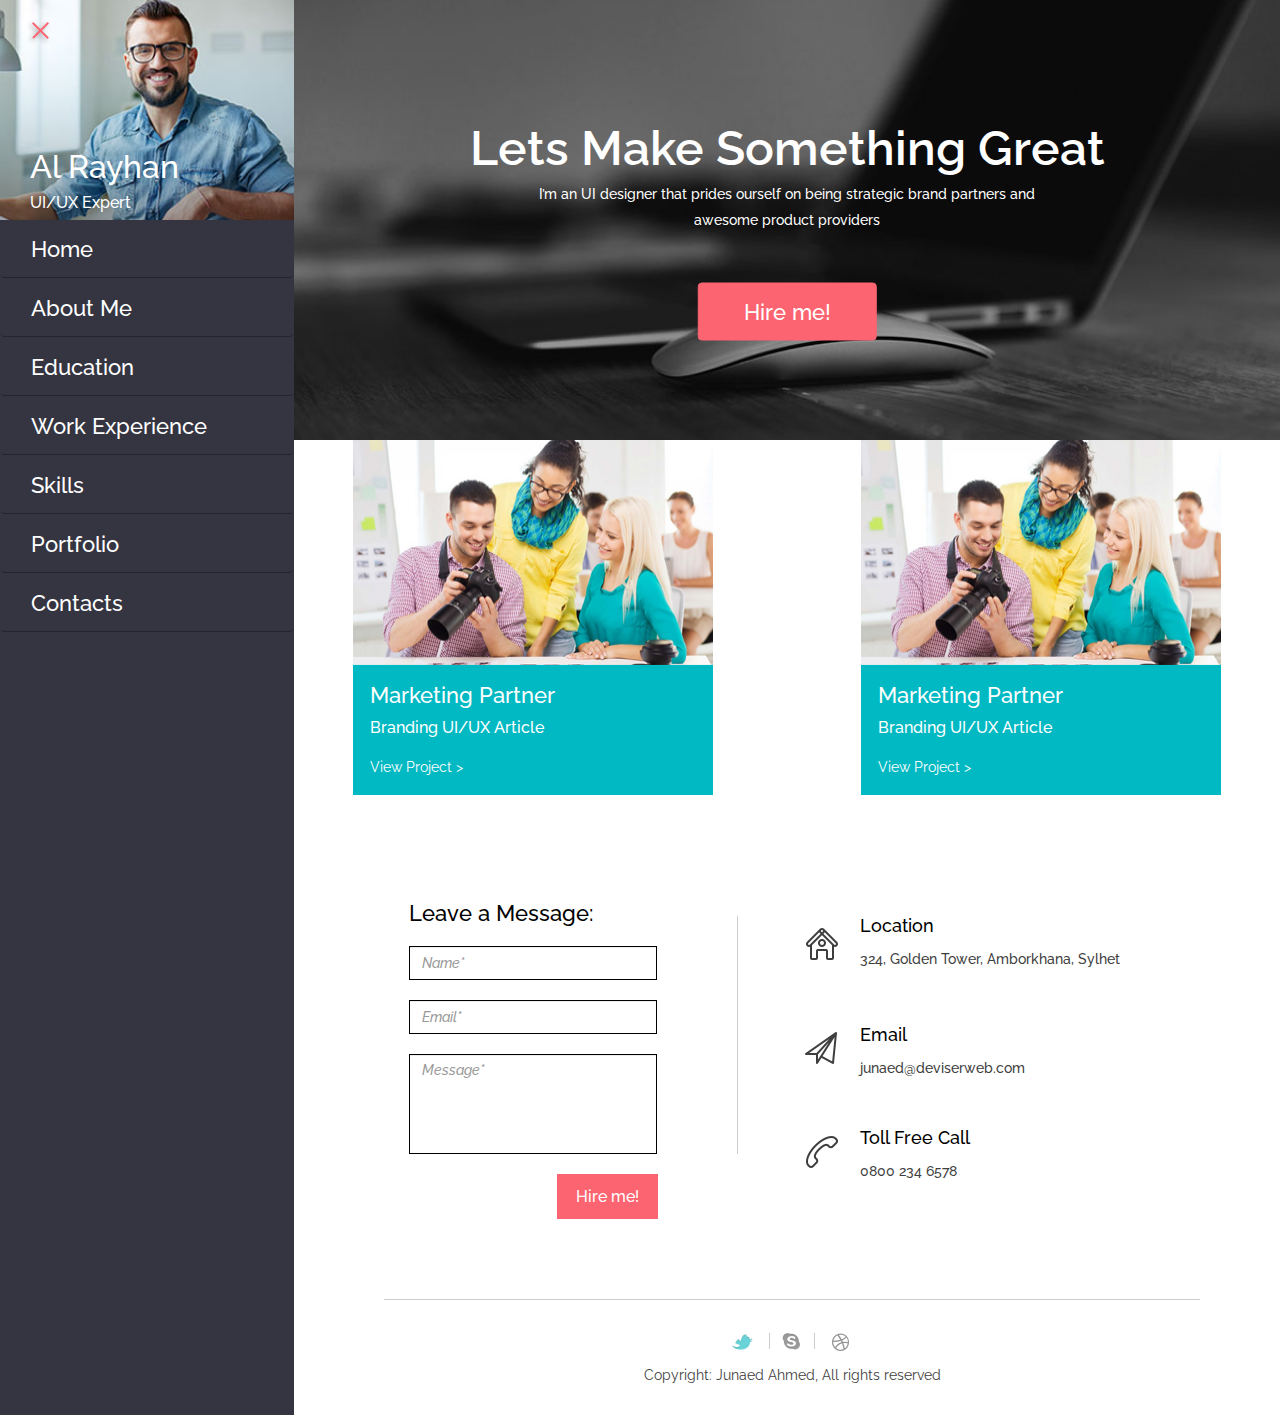
==== portfolio.html @ ef7ca414 "HB" ====
<!doctype html>
<html lang="en">
<head>
    <meta charset="utf-8">
    <meta http-equiv="X-UA-Compatible" content="IE=edge">
    <meta name="viewport" content="width=device-width, initial-scale=1">
    <title>RESUME</title>
    <link rel="stylesheet" href="css/bootstrap.min.css">
    <link rel="stylesheet" href="css/styles.css">
    <link href="https://fonts.googleapis.com/css?family=Raleway:400,500,500i,600&amp;subset=latin-ext" rel="stylesheet">
</head>
<body>
  <div class=" container-fluid ">
    <div class=" row content">  
      <!-- profile   -->
      	<div class="profile">
	        <div id="portrait" alt="Portrait">
	          <a href="#"><img src='images/Close.png' class="btn-close" height="40" width="40" alt="Close"></a>
	          <div>
	            <h2>Al Rayhan</h2>
	            <p>UI/UX Expert</p>
	          </div>
	        </div> 
	        <ul class="nav nav-pills nav-stacked navbar sidenav">
	          <li><a href="#">Home</a></li>
	          <li><a href="#">About Me</a></li>
	          <li><a href="#">Education</a></li>
	          <li><a href="#">Work Experience</a></li>
	          <li><a href="#">Skills</a></li>
	          <li><a href="#">Portfolio</a></li>
	          <li><a href="#">Contacts</a></li>
	        </ul><br>
	    </div>
      
        <div class="main">
	        <div id="header">
	          <div id="content-header" class="text-center">
	            <h1>Lets Make Something Great</h1>
	            <h5>I’m an UI designer that prides ourself on being strategic brand partners and</h5> <h5> awesome product providers</h5>
	            <button class="box">Hire me!</button>
	          </div>
	        </div>
	       	<section class="row">
  		        <div class="col-lg-6 col-md-6">
		          <div class="portfolio-tile">
		            <img width="360" height="225" src="images/portfolio/1.png" alt="">
		            <h3>Marketing Partner</h3>
		            <p>Branding UI/UX Article</p>
		            <a href="single-portfolio.html">View Project ></a>
		          </div>
		        </div>
  		        <div class="col-lg-6 col-md-6">
		          <div class="portfolio-tile">
		            <img width="360" height="225" src="images/portfolio/1.png" alt="">
		            <h3>Marketing Partner</h3>
		            <p>Branding UI/UX Article</p>
		            <a href="single-portfolio.html">View Project ></a>
		          </div>
		        </div>
		    </section>

	      	

        <footer >
        	<div id="message">
	        	<h4>Leave a Message:</h4>
	        	<div>
	        		<input type="text" class="form-control" placeholder="Name*">
		        	<input type="text" class="form-control" placeholder="Email*">
		        	<input type="text" class="form-control" placeholder="Message*">
	        	</div>
				<div><button class="box">Hire me!</button></div>
      		</div>
      		<ul>
      			<li>
      				<img src="images/Home.png">
      				<div>
      					<h4>Location</h4>
      					<p>324, Golden Tower, Amborkhana, Sylhet</p>
      				</div>
      			</li>
      			<li>
      				<img src="images/Mail.png">
      				<div>
      					<h4>Email</h4>
      					<p>junaed@deviserweb.com</p>
      				</div>
      			</li>
      			<li>
      				<img src="images/Phone.png">
      				<div>
      					<h4>Toll Free Call</h4>
      					<p>0800 234 6578</p>
      				</div>
      			</li>
      		</ul>
      		<div>
      			<a href="#"><img src="images/Twitter.png"></a>
      			<a href="#"><img src="images/Skype.png"></a>
      			<a href="#"><img src="images/Dribbble-3.png"></a>
      			<p>Copyright: Junaed Ahmed, All rights reserved</p>
      		</div>
    	</footer>
      </div>
    </div>
  </div
      
  <!-- jQuery (Bootstrap JS plugins depend on it) -->
  <script src="js/jquery-2.1.4.min.js"></script>
  <script src="js/bootstrap.min.js"></script>
  <script src="js/ajax-utils.js"></script>
  <script src="js/script.js"></script>
  <script src="js/style.js"></script>
</body>
</html>
---- css/styles.css ----
*{
	margin: 0;
	padding: 0;
}
body {
  	font-size: 14px;
	color: #fff; 
  	background-color: #ffffff;
  	font-family: 'Raleway', sans-serif;
	background-image: -webkit-linear-gradient(90deg, #353541,#353541 23%,#fff 23%, #fff);
	background-image: -moz-linear-gradient(90deg, #353541,#353541 23%,#fff 23%, #fff);
	background-image: -o-linear-gradient(90deg, #353541,#353541 23%,#fff 23%, #fff);
	background-image: -ms-linear-gradient(90deg, #353541,#353541 23%,#fff 23%, #fff);
	background-image: linear-gradient(90deg, #353541,#353541 23%,#fff 23%, #fff);
}
.profile, .main{
	position: relative;
  	min-height: 1px;
  	float: left;
}

/*PROFILE*/
.profile{
	width:23%;
	height: 100%;
	background: #353541;  
	position: relative;
  	min-height: 1px;
  	float: left;
}
#portrait {
  	background: url('../images/Portrait.jpg') no-repeat center center;
    background-size: cover;
    height: 220px;
    position: relative;
}
#portrait div {
	position: absolute;
	left: 30px;
	bottom: 0px;
}
#portrait div h2{
	font: 500 32px 'Raleway', sans-serif;
}
#portrait p {
	font: 500 16px/15px 'Raleway', sans-serif;
}
.btn-close {
	position: absolute;
	top: 10px;
	left: 20px;
}
.sidenav {
    background-color: #353541;
    height: 100%;
    width: 100%;
    position: relative;
  	min-height: 1px;
  	float: left;
}
.nav > li > a {
	color: #fff;
    border-bottom: 1px solid #242431;
    padding: 15px 30px;
    font: 500 22px 'Raleway', sans-serif;
}

/** HEADER **/
.main{
	width: 77%;
	position: relative;
}
#content-header{
	position: absolute;
	left: 50%; 
    top: 50%;
    transform: translateX(-50%) translateY(-50%);
    -webkit-transform: translateX(-50%) translateY(-50%);
    width: 80%;
}
.box{
	border: 1px solid #fb6470;
	background-color: #fb6470;
	margin-top: 45px;
}
#header .box {
	border-radius: 4px;
	padding: 15px 45px 15px 45px;
	font: 500 22px 'Raleway', sans-serif;
}
#header {
	background: url('../images/Header.jpg') no-repeat center center;
  	background-size: cover;
  	height: 440px;
  	position: relative;
}
#header div h1{
	font: 600 48px 'Raleway', sans-serif;
}
#header div h5{
	font: 500 14px 'Raleway', sans-serif;
	text-align: center;
	margin-top: 5px;
	margin-bottom: 10px;
}
/* END HEADER */



/* FOOTER */
footer{
	padding-top: 80px;
}
#message{
	width: 45%;
	float: left;
	position: relative;
	padding-bottom: 80px;
} 
#message div:nth-child(2){
	border-right: 1px solid #cccccc; 		
	padding: 30px 80px 0px 115px; 
}
footer h4 {
	color: black;
	margin-bottom: -10px;
	font: 500 22px 'Raleway', sans-serif;
	margin-left: 115px;
}
footer .form-control{
	margin-bottom: 20px; 
    border-radius: 0px;
   	border-color: black;
   	font: italic 500 14px 'Raleway', sans-serif;
}
footer input:nth-child(3){
	height: 100px;
	padding-bottom: 74px;
}
footer .box {
	padding: 12px 18px;
	font: 500 16px 'Raleway', sans-serif;
	margin-top: 0;
}
#message div:nth-child(3) {
	text-align: right;
	margin-right: 80px;
}
footer ul{
	float:left;
	color: #3e3e3e;

}
footer ul li img, footer ul li div{
	float: left;
}
footer ul li{
	list-style: none;
	overflow: hidden;
	padding: 10px 50px;
}
footer ul li h4, footer ul li p, footer ul li img{
	margin: 15px auto 15px 10px;
}
footer ul li h4{
	font: 500 18px 'Raleway', sans-serif;
}
footer ul li p{
	font: 500 14px 'Raleway', sans-serif;
}
footer > div:nth-child(3){
	clear: both;
	border-top: 1px solid #cccccc;
	margin-left: 90px;
	margin-right: 80px;
	text-align: center;
	padding-top: 30px;
}
footer > div > p{
	size: 12px;
	color: #3e3e3e;
	margin: 10px auto 30px; 
}
footer > div > a:nth-child(2){
	border-left: 1px solid #cccccc;
	border-right: 1px solid #cccccc;
}
footer > div > a{
	padding-left: 10px;
	padding-right: 10px;  
}
/* END FOOTER */



/* HOME PAGE */
div.main article, #my-skills{
	padding: 45px 85px 0 95px;
}
div.main li{
	list-style:none;
}
div.main div.entry{
	padding: 0 10px 85px 20px;
	border-bottom: 1px solid #e5e5e5;
}
div.main div.entry h2{
	font: 600 32px 'Raleway', sans-serif;
	color: #3e3e3e;
	padding: 18px 0 20px 0;
	margin-bottom: 35px;
	position: relative;
	top: 0;
	left: 0;
}
div.main div.entry h2:after{
	content:"";
	display:block;
	border: 1px solid #fb6470;
	width: 75px;
	position: absolute;
	left: 0;
	bottom:0;
}
#about-me p{
	font: 500 14px 'Raleway', sans-serif;
	color: #747474;
	margin-bottom: 25px;
}
#about-me li{
	background-color:#f9f9f9;
	font: 500 18px 'Raleway', sans-serif;
	color: #3e3e3e;
	border-bottom: 1px solid #e0e0e0;
	padding: 20px 0;
}
#about-me li span strong{
	font-weight: 600;
}
#about-me div{
	width: 50%;
	float: left;
}
#about-me #image{
	height: 497px;
	background-color:#353541;
	width: 40%;
	margin-left: 10%;
}
#about-me:after{
	content:"";
	display:block;
	clear:both;
}
#work-ex, #education{
	position: relative;
	height: 700px;
	top:20px;
	left: 0;
}
#work-ex li, #education li{
	background-color: #fff;
	width: 32px;
	height: 32px;
	border: 2px solid #010101;
	-webkit-border-radius: 50%;
	-moz-border-radius: 50%;
	-o-border-radius: 50%;
	-ms-border-radius: 50%;
	border-radius: 50%;
	position: relative;
	top:0;
	left:0;
}
#work-ex li:after, #education li:after{
	content: "";
	display:block;
	position: absolute;
	top: 7px;
	left: 7px;
	width: 50%;
	height: 50%;
	background-color:#fb6470;
	-webkit-border-radius: 50%;
	-moz-border-radius: 50%;
	-o-border-radius: 50%;
	-ms-border-radius: 50%;
	border-radius: 50%;
	border: 2px solid #010101;
}
#work-ex li:nth-of-type(2n+1), #education li:nth-of-type(2n+1){
	margin-bottom: 125px;
}
#work-ex li:nth-of-type(2n), #education li:nth-of-type(2n){
	margin-bottom: 80px;
}
#work-ex li:last-of-type, #education  li:last-of-type {
	margin:0;
}
#work-ex ul, #education ul{
	position: absolute;
	top:140px;
	left: 45%;
	width:35px;
	background-image: -webkit-linear-gradient(90deg,#fff,#fff 48%,#010101 48%,#010101 52%,#fff 52%,#fff);
	background-image: -moz-linear-gradient(90deg,#fff,#fff 48%,#010101 48%,#010101 52%,#fff 52%,#fff);
	background-image: -moz-linear-gradient(90deg,#fff,#fff 48%,#010101 48%,#010101 52%,#fff 52%,#fff);
	background-image: -o-linear-gradient(90deg,#fff,#fff 48%,#010101 48%,#010101 52%,#fff 52%,#fff);
	background-image: -ms-linear-gradient(90deg,#fff,#fff 48%,#010101 48%,#010101 52%,#fff 52%,#fff);
	background-image: linear-gradient(90deg,#fff,#fff 48%,#010101 48%,#010101 52%,#fff 52%,#fff);
}
#work-ex li div, #education li div{
	position: absolute;
	min-width: 300px;
	padding: 15px;
	background-color: #353541;
	font: 500 14px 'Raleway', sans-serif;
	color: #fff;
	border-radius: 10px;
}

#work-ex li:nth-of-type(2n+1) div, #education li:nth-of-type(2n+1) div{
	top: -10px;
	left: 70px;
}

#work-ex li:nth-of-type(2n) div, #education li:nth-of-type(2n) div{
	bottom: 0;
	right: 70px;
}

#work-ex li div:after, #education li div:after{
	position: absolute;
	display:block;
	content:"";
	width:0;
	height:0;
	border: solid #353541;
	border-width: 10px 12.5px;
}

#work-ex li:nth-of-type(2n+1) div:after, #education li:nth-of-type(2n+1) div:after{
	border-color: #353541 #353541 transparent transparent;
	top: 25px;
	left: -24px;
}
#work-ex li:nth-of-type(2n) div:after, #education li:nth-of-type(2n) div:after{
	border-color:transparent transparent #353541 #353541;
	bottom: 15px;
	right: -24px;
}
#work-ex li h3, #education li h3{
	font: 600 16px 'Raleway', sans-serif;
	margin: 0;
}
#work-ex li .at, #education .at{
	font: 500 16px 'Raleway', sans-serif;
	padding: 10px;
}
#work-ex li a, #education li a{
	text-decoration: none;
	font: 500 18px 'Raleway', sans-serif;
	color: #fb6470;
	text-transform: uppercase;
	display: block;
	padding-top: 5px;
	padding-bottom: 10px;
}
#my-skills{
	background-color:#1d1d24;
	color: #fff;
	font: 500 18px 'Raleway', sans-serif;
	padding-left: 115px;
	padding-bottom:65px;
	margin-top: 20px;
}
#my-skills h2{
	font: 600 32px 'Raleway', sans-serif;
	color: #fff;
}
#my-skills h3{
	font: 500 18px 'Raleway', sans-serif;
	padding: 10px 0 10px;
}
#my-skills ul{
	width: 50%;
	float: left;
}
#my-skills li{
	position: relative;
	top:0;
	left: 0;
}
#my-skills:after{
	content:"";
	display:block;
	clear: both;
}
#my-skills li a{
	text-decoration: none;
	color: #fff;
	font-size: 14px;
	position: absolute;
	top: 45px;
	left: 285px;
}
#my-skills .bar{
	width: 265px;
	height: 5px;
	background-color: #bcbcbe;
	position: relative;
	top:0;
	left:0;
}
#my-skills .bar-percent{
	width: 90%;
	height: 100%;
	background-color: #fb6470;
}
#my-skills .bar-ball{
	width: 20px;
	height: 20px;
	background-color: #fb6470;
	position: absolute;
	top:-8px;
	left:-webkit-calc(90% - 10px);
	left:-moz-calc(90% - 10px);
	left:-o-calc(90% - 10px);
	left:-ms-calc(90% - 10px);
	left:calc(90% - 10px);
	border-radius: 50%;
}
/* END HOME PAGE */


/* PORTFOLIO PAGE */
.portfolio-tile { 
  position: relative;
  overflow: hidden;
  width: 360px;
  height: 355px;
  margin: 0 auto 15px;
  background-color: #01b9c3;
}
.portfolio-tile h3 {
  font: 500 22px 'Raleway', sans-serif;
  margin-top: 17px;
  margin-bottom: 10px;
  margin-left: 17px;
}
.portfolio-tile p {
  font: 500 16px 'Raleway', sans-serif;
  margin-bottom: 20px;
  margin-left: 17px;
}
.portfolio-tile a {
  color: #ffffff;
  margin-left: 17px;
}
/* END PORTFOLIO PAGE */

/* SINGLE PORTFOLIO PAGE */
/* END SINGLE PORTFOLIO PAGE */
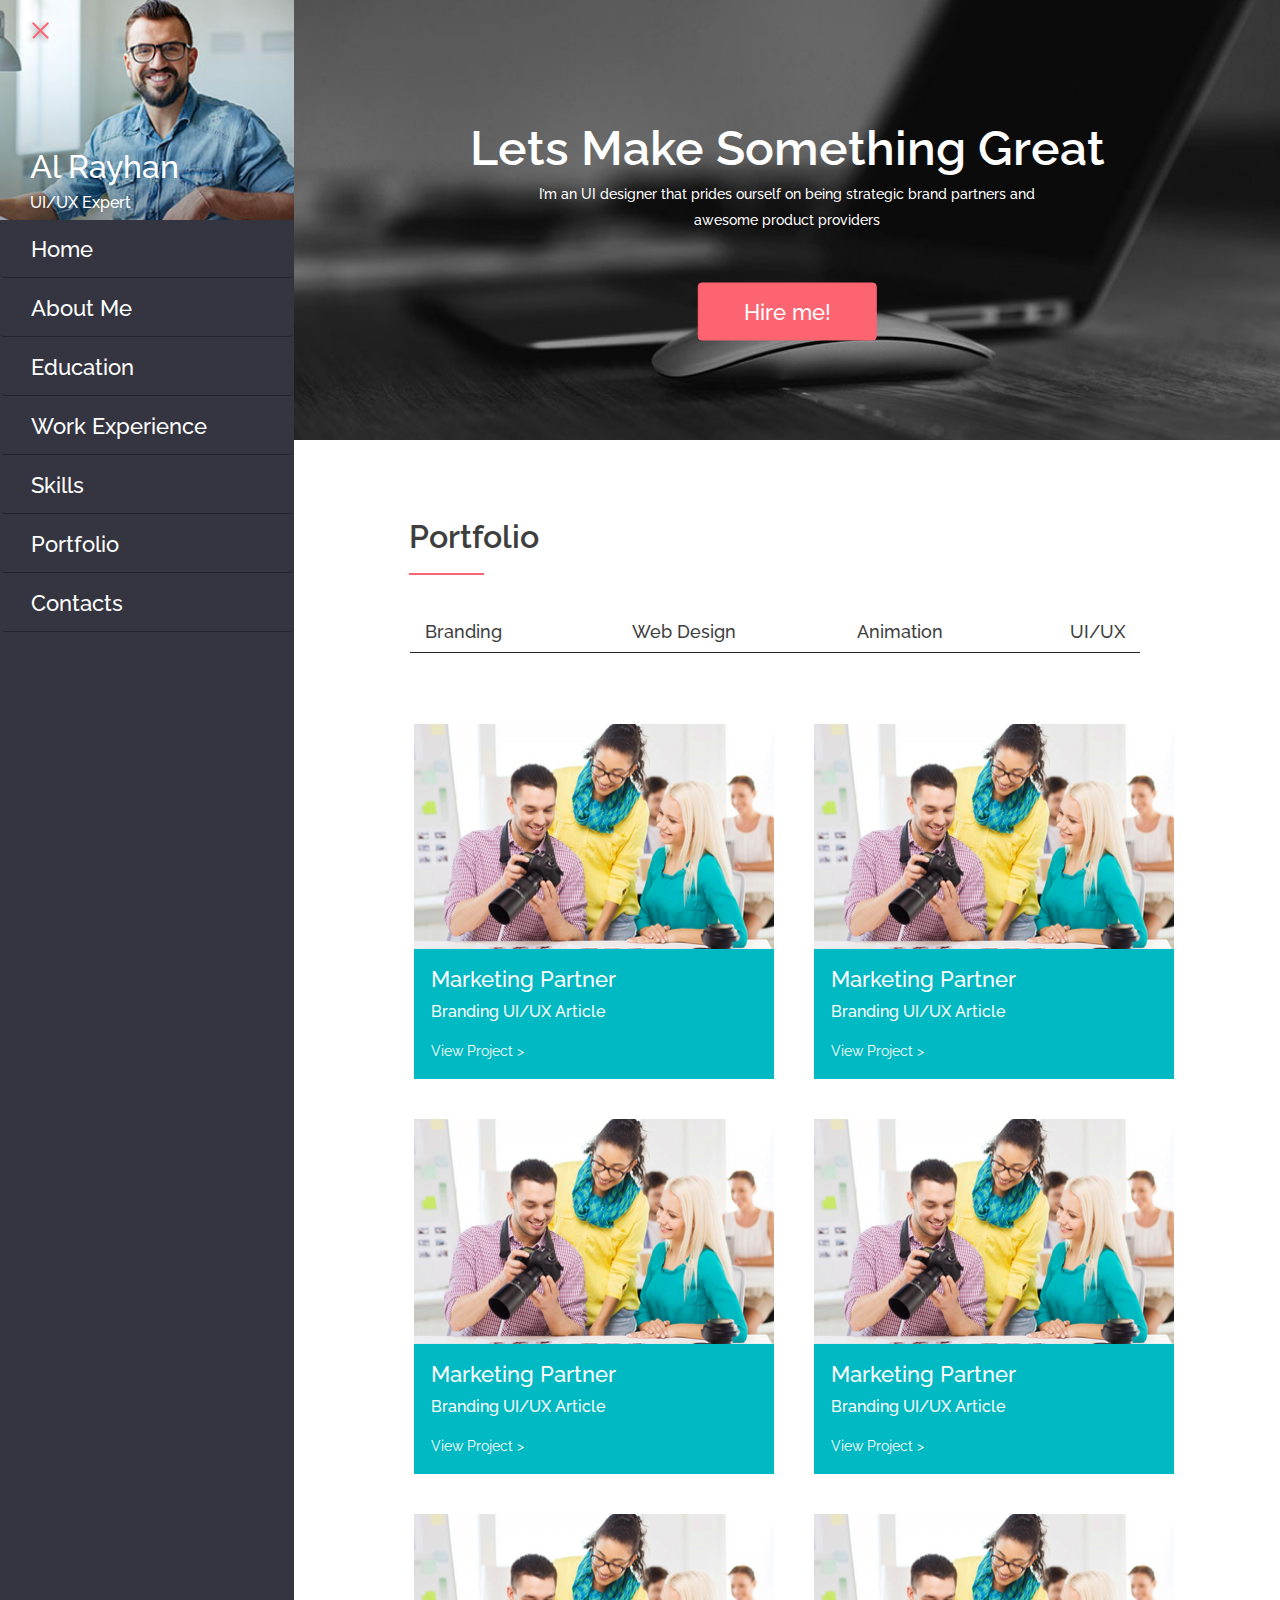
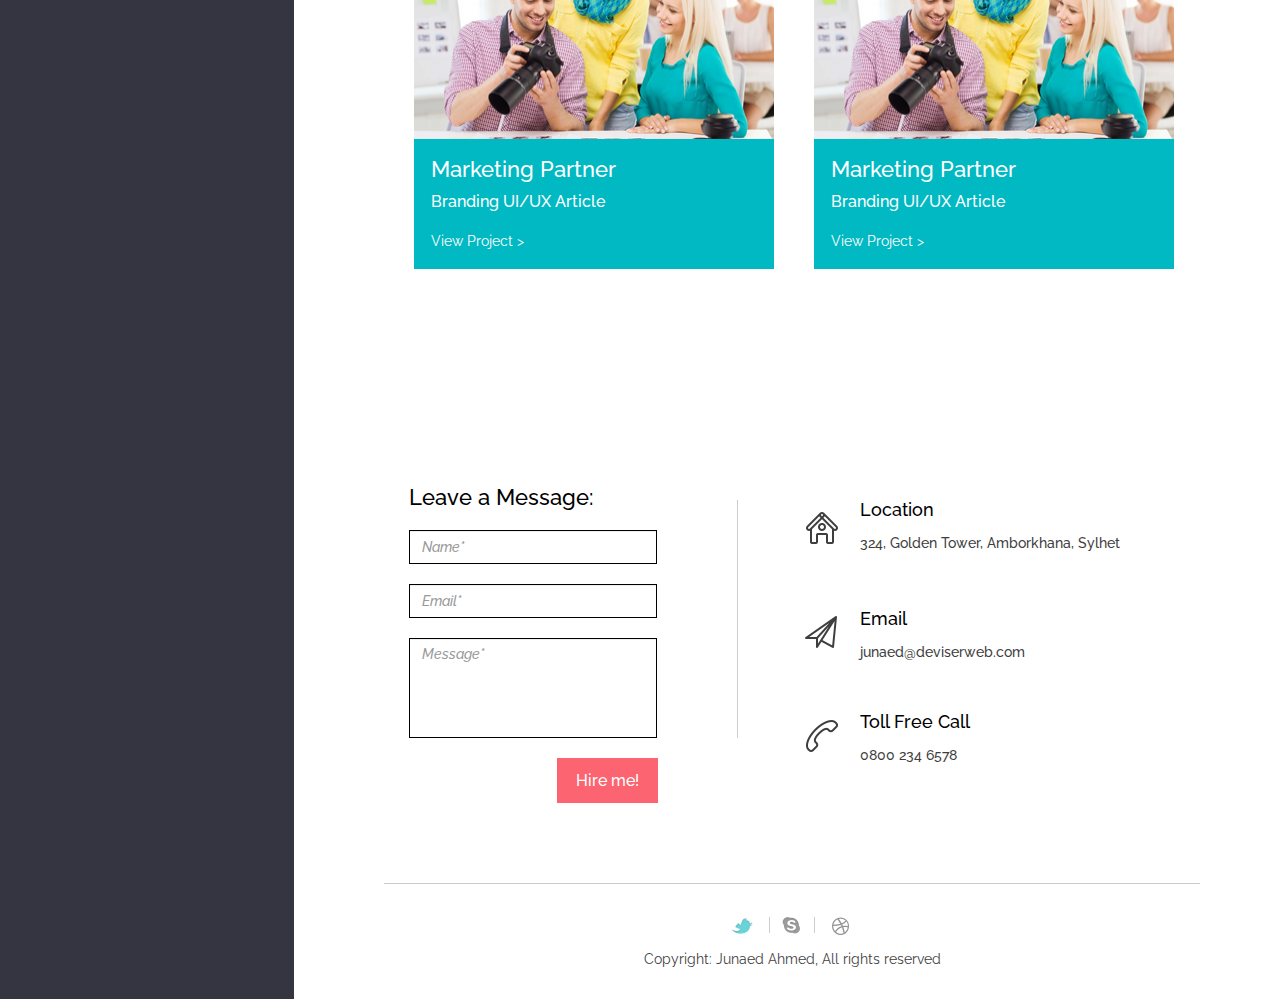
==== commit d615f27b: "HB" ====
--- a/portfolio.html
+++ b/portfolio.html
@@ -40,24 +40,62 @@
 	            <button class="box">Hire me!</button>
 	          </div>
 	        </div>
-	       	<section class="row">
-  		        <div class="col-lg-6 col-md-6">
-		          <div class="portfolio-tile">
-		            <img width="360" height="225" src="images/portfolio/1.png" alt="">
-		            <h3>Marketing Partner</h3>
-		            <p>Branding UI/UX Article</p>
-		            <a href="single-portfolio.html">View Project ></a>
-		          </div>
-		        </div>
-  		        <div class="col-lg-6 col-md-6">
-		          <div class="portfolio-tile">
-		            <img width="360" height="225" src="images/portfolio/1.png" alt="">
-		            <h3>Marketing Partner</h3>
-		            <p>Branding UI/UX Article</p>
-		            <a href="single-portfolio.html">View Project ></a>
-		          </div>
-		        </div>
-		    </section>
+          <div id="portfolio">
+            <h2>Portfolio</h2>
+            <nav class="navbar">
+              <div class="container-fluid">
+                <ul class="nav">
+                  <li class="col-lg-3 col-md-3"><a href="#">Branding</a></li>
+                  <li class="col-lg-3 col-md-3"><a href="#">Web Design</a></li>
+                  <li class="col-lg-3 col-md-3"><a href="#">Animation</a></li> 
+                  <li class="col-lg-3 col-md-3"><a href="#">UI/UX</a></li> 
+                </ul>
+              </div>
+            </nav>
+            <section class="row">
+              <div class="portfolio-tile col-lg-6 col-md-6">
+                  <img width="360" height="225" src="images/portfolio/1.png" alt="">
+                  <h3>Marketing Partner</h3>
+                  <p>Branding UI/UX Article</p>
+                  <a href="single-portfolio.html">View Project ></a>
+              </div>
+              <div class="portfolio-tile col-lg-6 col-md-6">
+                <img width="360" height="225" src="images/portfolio/1.png" alt="">
+                <h3>Marketing Partner</h3>
+                <p>Branding UI/UX Article</p>
+                <a href="single-portfolio.html">View Project ></a>
+              </div>
+            </section>
+            <section class="row">
+              <div class="portfolio-tile col-lg-6 col-md-6">
+                  <img width="360" height="225" src="images/portfolio/1.png" alt="">
+                  <h3>Marketing Partner</h3>
+                  <p>Branding UI/UX Article</p>
+                  <a href="single-portfolio.html">View Project ></a>
+              </div>
+              <div class="portfolio-tile col-lg-6 col-md-6">
+                <img width="360" height="225" src="images/portfolio/1.png" alt="">
+                <h3>Marketing Partner</h3>
+                <p>Branding UI/UX Article</p>
+                <a href="single-portfolio.html">View Project ></a>
+              </div>
+            </section>
+            <section class="row">
+              <div class="portfolio-tile col-lg-6 col-md-6">
+                  <img width="360" height="225" src="images/portfolio/1.png" alt="">
+                  <h3>Marketing Partner</h3>
+                  <p>Branding UI/UX Article</p>
+                  <a href="single-portfolio.html">View Project ></a>
+              </div>
+              <div class="portfolio-tile col-lg-6 col-md-6">
+                <img width="360" height="225" src="images/portfolio/1.png" alt="">
+                <h3>Marketing Partner</h3>
+                <p>Branding UI/UX Article</p>
+                <a href="single-portfolio.html">View Project ></a>
+              </div>
+            </section>
+          </div>
+	       	
 
 	      	
 
--- a/css/styles.css
+++ b/css/styles.css
@@ -434,13 +434,56 @@
 
 
 /* PORTFOLIO PAGE */
+div.main div#portfolio{
+	padding: 40px 10px 85px 115px;
+}
+div.main div#portfolio h2{
+	font: 600 32px 'Raleway', sans-serif;
+	color: #3e3e3e;
+	padding: 18px 0 20px 0;
+	margin-bottom: 35px;
+	position: relative;
+	top: 0;
+	left: 0;
+}
+div.main div#portfolio h2:after{
+	content:"";
+	display:block;
+	border: 1px solid #fb6470;
+	width: 75px;
+	position: absolute;
+	left: 0;
+	bottom:0;
+}
 .portfolio-tile { 
   position: relative;
   overflow: hidden;
   width: 360px;
   height: 355px;
-  margin: 0 auto 15px;
+  margin: 0 20px 20px;
+  padding: 0;
   background-color: #01b9c3;
+}
+nav.navbar div.container-fluid{
+	padding: 0 15% 0 0;
+	margin-bottom: 50px;
+}
+nav.navbar ul.nav li{
+	padding: 0;
+}
+nav.navbar ul.nav a{
+	font: 500 18px 'Raleway', sans-serif;
+	color: #3e3e3e;
+	padding: 10px 15px 10px 15px;
+}
+nav.navbar ul.nav li:nth-child(4), nav.navbar ul.nav li:nth-child(3){
+	text-align: right;
+}
+nav.navbar ul.nav li:nth-child(2){
+	text-align: center;
+}
+nav.navbar ul.nav a:hover {
+	border-bottom: 2px solid #fb6470;
 }
 .portfolio-tile h3 {
   font: 500 22px 'Raleway', sans-serif;
@@ -448,6 +491,9 @@
   margin-bottom: 10px;
   margin-left: 17px;
 }
+div.portfolio-tile {
+	margin-bottom: 40px;
+}
 .portfolio-tile p {
   font: 500 16px 'Raleway', sans-serif;
   margin-bottom: 20px;
@@ -457,6 +503,7 @@
   color: #ffffff;
   margin-left: 17px;
 }
+
 /* END PORTFOLIO PAGE */
 
 /* SINGLE PORTFOLIO PAGE */
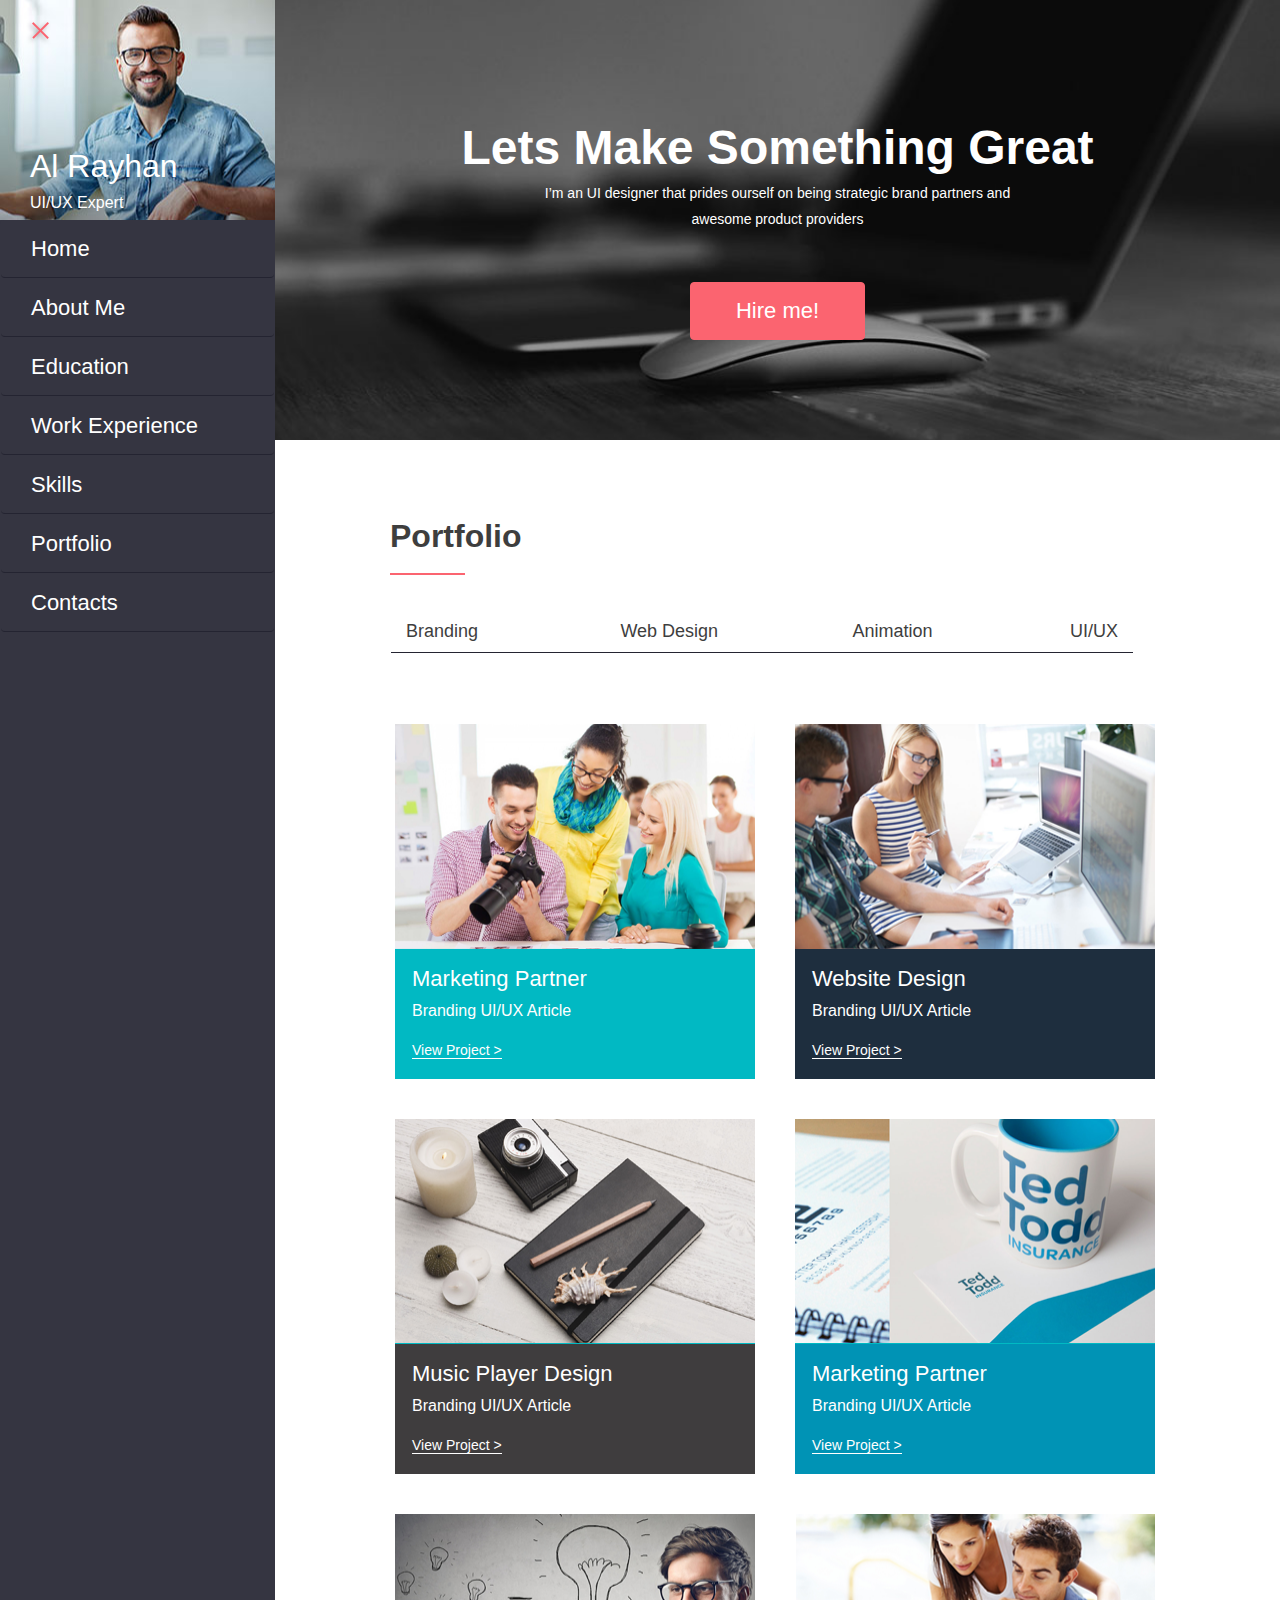
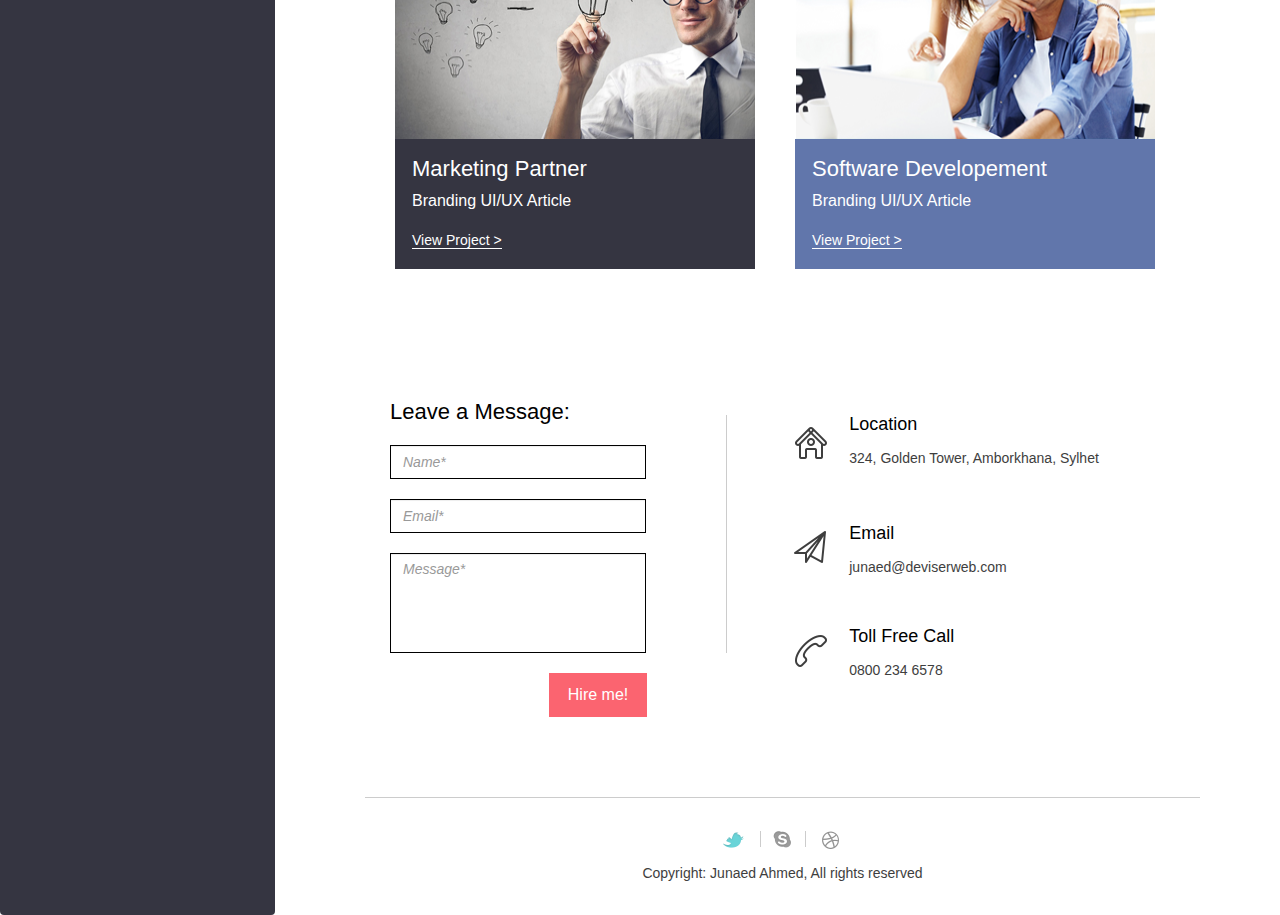
==== commit 8fb89e63: "HB" ====
--- a/portfolio.html
+++ b/portfolio.html
@@ -1,153 +1,178 @@
-<!doctype html>
+<!DOCTYPE html>
 <html lang="en">
+
 <head>
+
     <meta charset="utf-8">
     <meta http-equiv="X-UA-Compatible" content="IE=edge">
-    <meta name="viewport" content="width=device-width, initial-scale=1">
-    <title>RESUME</title>
-    <link rel="stylesheet" href="css/bootstrap.min.css">
-    <link rel="stylesheet" href="css/styles.css">
-    <link href="https://fonts.googleapis.com/css?family=Raleway:400,500,500i,600&amp;subset=latin-ext" rel="stylesheet">
+    <meta name="viewport" content="width=device-width, shrink-to-fit=no, initial-scale=1">
+    <meta name="description" content="">
+    <meta name="author" content="">
+
+    <title>Resume - Portfolio</title>
+
+    <!-- Bootstrap Core CSS -->
+    <link href="css/bootstrap.min.css" rel="stylesheet">
+
+    <!-- Custom CSS -->
+    <link href="css/style.css" rel="stylesheet">
+
 </head>
+
 <body>
-  <div class=" container-fluid ">
-    <div class=" row content">  
-      <!-- profile   -->
-      	<div class="profile">
-	        <div id="portrait" alt="Portrait">
-	          <a href="#"><img src='images/Close.png' class="btn-close" height="40" width="40" alt="Close"></a>
-	          <div>
-	            <h2>Al Rayhan</h2>
-	            <p>UI/UX Expert</p>
-	          </div>
-	        </div> 
-	        <ul class="nav nav-pills nav-stacked navbar sidenav">
-	          <li><a href="#">Home</a></li>
-	          <li><a href="#">About Me</a></li>
-	          <li><a href="#">Education</a></li>
-	          <li><a href="#">Work Experience</a></li>
-	          <li><a href="#">Skills</a></li>
-	          <li><a href="#">Portfolio</a></li>
-	          <li><a href="#">Contacts</a></li>
-	        </ul><br>
-	    </div>
-      
-        <div class="main">
-	        <div id="header">
-	          <div id="content-header" class="text-center">
-	            <h1>Lets Make Something Great</h1>
-	            <h5>I’m an UI designer that prides ourself on being strategic brand partners and</h5> <h5> awesome product providers</h5>
-	            <button class="box">Hire me!</button>
-	          </div>
-	        </div>
-          <div id="portfolio">
-            <h2>Portfolio</h2>
-            <nav class="navbar">
-              <div class="container-fluid">
-                <ul class="nav">
-                  <li class="col-lg-3 col-md-3"><a href="#">Branding</a></li>
-                  <li class="col-lg-3 col-md-3"><a href="#">Web Design</a></li>
-                  <li class="col-lg-3 col-md-3"><a href="#">Animation</a></li> 
-                  <li class="col-lg-3 col-md-3"><a href="#">UI/UX</a></li> 
-                </ul>
-              </div>
-            </nav>
-            <section class="row">
-              <div class="portfolio-tile col-lg-6 col-md-6">
-                  <img width="360" height="225" src="images/portfolio/1.png" alt="">
-                  <h3>Marketing Partner</h3>
-                  <p>Branding UI/UX Article</p>
-                  <a href="single-portfolio.html">View Project ></a>
-              </div>
-              <div class="portfolio-tile col-lg-6 col-md-6">
-                <img width="360" height="225" src="images/portfolio/1.png" alt="">
-                <h3>Marketing Partner</h3>
-                <p>Branding UI/UX Article</p>
-                <a href="single-portfolio.html">View Project ></a>
-              </div>
-            </section>
-            <section class="row">
-              <div class="portfolio-tile col-lg-6 col-md-6">
-                  <img width="360" height="225" src="images/portfolio/1.png" alt="">
-                  <h3>Marketing Partner</h3>
-                  <p>Branding UI/UX Article</p>
-                  <a href="single-portfolio.html">View Project ></a>
-              </div>
-              <div class="portfolio-tile col-lg-6 col-md-6">
-                <img width="360" height="225" src="images/portfolio/1.png" alt="">
-                <h3>Marketing Partner</h3>
-                <p>Branding UI/UX Article</p>
-                <a href="single-portfolio.html">View Project ></a>
-              </div>
-            </section>
-            <section class="row">
-              <div class="portfolio-tile col-lg-6 col-md-6">
-                  <img width="360" height="225" src="images/portfolio/1.png" alt="">
-                  <h3>Marketing Partner</h3>
-                  <p>Branding UI/UX Article</p>
-                  <a href="single-portfolio.html">View Project ></a>
-              </div>
-              <div class="portfolio-tile col-lg-6 col-md-6">
-                <img width="360" height="225" src="images/portfolio/1.png" alt="">
-                <h3>Marketing Partner</h3>
-                <p>Branding UI/UX Article</p>
-                <a href="single-portfolio.html">View Project ></a>
-              </div>
-            </section>
-          </div>
-	       	
 
-	      	
+    <div id="wrapper">
 
-        <footer >
-        	<div id="message">
-	        	<h4>Leave a Message:</h4>
-	        	<div>
-	        		<input type="text" class="form-control" placeholder="Name*">
-		        	<input type="text" class="form-control" placeholder="Email*">
-		        	<input type="text" class="form-control" placeholder="Message*">
-	        	</div>
-				<div><button class="box">Hire me!</button></div>
-      		</div>
-      		<ul>
-      			<li>
-      				<img src="images/Home.png">
-      				<div>
-      					<h4>Location</h4>
-      					<p>324, Golden Tower, Amborkhana, Sylhet</p>
-      				</div>
-      			</li>
-      			<li>
-      				<img src="images/Mail.png">
-      				<div>
-      					<h4>Email</h4>
-      					<p>junaed@deviserweb.com</p>
-      				</div>
-      			</li>
-      			<li>
-      				<img src="images/Phone.png">
-      				<div>
-      					<h4>Toll Free Call</h4>
-      					<p>0800 234 6578</p>
-      				</div>
-      			</li>
-      		</ul>
-      		<div>
-      			<a href="#"><img src="images/Twitter.png"></a>
-      			<a href="#"><img src="images/Skype.png"></a>
-      			<a href="#"><img src="images/Dribbble-3.png"></a>
-      			<p>Copyright: Junaed Ahmed, All rights reserved</p>
-      		</div>
-    	</footer>
-      </div>
+        <!-- Sidebar -->
+        <div id="sidebar-wrapper">
+            <ul class="sidebar-nav">
+                <div class="profile">
+                    <div id="portrait" alt="Portrait">
+                      <a href="#menu-toggle" id="menu-toggle"><img src='images/Close.png' class="btn-close" height="40" width="40" alt="Close"></a>
+                      <div>
+                        <h2>Al Rayhan</h2>
+                        <p>UI/UX Expert</p>
+                      </div>
+                    </div> 
+                    <ul class="nav nav-pills nav-stacked navbar sidenav">
+                      <li><a href="index.html">Home</a></li>
+                      <li><a href="#about-me">About Me</a></li>
+                      <li><a href="#education">Education</a></li>
+                      <li><a href="#work-ex">Work Experience</a></li>
+                      <li><a href="#my-skills">Skills</a></li>
+                      <li><a href="portfolio.html">Portfolio</a></li>
+                      <li><a href="#message">Contacts</a></li>
+                    </ul><br>
+                </div>
+            </ul>
+        </div>
+        <!-- /#sidebar-wrapper -->
+
+        <!-- Page Content -->
+        <div id="page-content-wrapper">
+            <div class="container-fluid">
+                <div class="main">
+                    <div id="header">
+                      <div id="content-header" class="text-center">
+                        <h1>Lets Make Something Great</h1>
+                        <h5>I’m an UI designer that prides ourself on being strategic brand partners and</h5> <h5> awesome product providers</h5>
+                        <button class="box">Hire me!</button>
+                      </div>
+                    </div>
+                   
+                    <div id="portfolio">
+                      <h2>Portfolio</h2>
+                      <nav class="navbar">
+                        <div class="container-fluid">
+                          <ul class="nav">
+                            <li class="col-lg-3 col-md-3"><a href="#">Branding</a></li>
+                            <li class="col-lg-3 col-md-3"><a href="#">Web Design</a></li>
+                            <li class="col-lg-3 col-md-3"><a href="#">Animation</a></li> 
+                            <li class="col-lg-3 col-md-3"><a href="#">UI/UX</a></li> 
+                          </ul>
+                        </div>
+                      </nav>
+                      <section class="row">
+                        <div class="portfolio-tile col-lg-6 col-md-6">
+                            <img width="360" height="225" src="images/portfolio/1.png" alt="">
+                            <h3>Marketing Partner</h3>
+                            <p>Branding UI/UX Article</p>
+                            <a href="single-portfolio.html">View Project ></a>
+                        </div>
+                        <div class="portfolio-tile col-lg-6 col-md-6" id="color2">
+                          <img width="360" height="225" src="images/portfolio/2.png" alt="">
+                          <h3>Website Design</h3>
+                          <p>Branding UI/UX Article</p>
+                          <a href="single-portfolio.html">View Project ></a>
+                        </div>
+                      </section>
+                      <section class="row">
+                        <div class="portfolio-tile col-lg-6 col-md-6" id="color3">
+                            <img width="360" height="225" src="images/portfolio/3.png" alt="">
+                            <h3>Music Player Design</h3>
+                            <p>Branding UI/UX Article</p>
+                            <a href="single-portfolio.html">View Project ></a>
+                        </div>
+                        <div class="portfolio-tile col-lg-6 col-md-6" id="color4">
+                          <img width="360" height="225" src="images/portfolio/4.png" alt="">
+                          <h3>Marketing Partner</h3>
+                          <p>Branding UI/UX Article</p>
+                          <a href="single-portfolio.html">View Project ></a>
+                        </div>
+                      </section>
+                      <section class="row">
+                        <div class="portfolio-tile col-lg-6 col-md-6" id="color5">
+                            <img width="360" height="225" src="images/portfolio/5.png" alt="">
+                            <h3>Marketing Partner</h3>
+                            <p>Branding UI/UX Article</p>
+                            <a href="single-portfolio.html">View Project ></a>
+                        </div>
+                        <div class="portfolio-tile col-lg-6 col-md-6" id="color6">
+                          <img width="360" height="225" src="images/portfolio/6.png" alt="">
+                          <h3>Software Developement</h3>
+                          <p>Branding UI/UX Article</p>
+                          <a href="single-portfolio.html">View Project ></a>
+                        </div>
+                      </section>
+                    </div>
+
+
+                    <footer >
+                        <div id="message">
+                            <h4>Leave a Message:</h4>
+                            <div>
+                                <input type="text" class="form-control" placeholder="Name*">
+                                <input type="text" class="form-control" placeholder="Email*">
+                                <input type="text" class="form-control" placeholder="Message*">
+                            </div>
+                            <div><button class="box">Hire me!</button></div>
+                        </div>
+                        <ul>
+                            <li>
+                                <img src="images/Home.png">
+                                <div>
+                                    <h4>Location</h4>
+                                    <p>324, Golden Tower, Amborkhana, Sylhet</p>
+                                </div>
+                            </li>
+                            <li>
+                                <img src="images/Mail.png">
+                                <div>
+                                    <h4>Email</h4>
+                                    <p>junaed@deviserweb.com</p>
+                                </div>
+                            </li>
+                            <li>
+                                <img src="images/Phone.png">
+                                <div>
+                                    <h4>Toll Free Call</h4>
+                                    <p>0800 234 6578</p>
+                                </div>
+                            </li>
+                        </ul>
+                        <div>
+                            <a href="#"><img src="images/Twitter.png"></a>
+                            <a href="#"><img src="images/Skype.png"></a>
+                            <a href="#"><img src="images/Dribbble-3.png"></a>
+                            <p>Copyright: Junaed Ahmed, All rights reserved</p>
+                        </div>
+                    </footer>
+                </div>
+            </div>
+        </div>
+        <!-- /#page-content-wrapper -->
+
     </div>
-  </div
-      
-  <!-- jQuery (Bootstrap JS plugins depend on it) -->
-  <script src="js/jquery-2.1.4.min.js"></script>
-  <script src="js/bootstrap.min.js"></script>
-  <script src="js/ajax-utils.js"></script>
-  <script src="js/script.js"></script>
-  <script src="js/style.js"></script>
+    <!-- /#wrapper -->
+
+    <!-- jQuery -->
+    <script src="js/jquery.js"></script>
+
+    <!-- Bootstrap Core JavaScript -->
+    <script src="js/bootstrap.min.js"></script>
+
+    <script src="js/script.js"></script>
 </body>
-</html>
+
+
+</html>--- a/css/style.css
+++ b/css/style.css
@@ -0,0 +1,696 @@
+*{
+    margin: 0;
+    padding: 0;
+}
+body {
+    overflow-x: hidden;
+    font-size: 14px;
+    color: #fff; 
+    background-color: #ffffff;
+    font-family: 'Raleway', sans-serif;
+    
+}
+
+/* Toggle Styles */
+#wrapper {
+    padding-left: 0;
+    -webkit-transition: all 0.5s ease;
+    -moz-transition: all 0.5s ease;
+    -o-transition: all 0.5s ease;
+    transition: all 0.5s ease;
+}
+#wrapper.toggled {
+    padding-left: 275px;
+}
+#sidebar-wrapper {
+    z-index: 1000;
+    left: 275px;
+    width: 0;
+    height: 100%;
+    margin-left: -275px;
+    overflow-y: hidden;
+    background: #000;
+    -webkit-transition: all 0.5s ease;
+    -moz-transition: all 0.5s ease;
+    -o-transition: all 0.5s ease;
+    transition: all 0.5s ease;
+}
+#wrapper.toggled #sidebar-wrapper {
+    width: 275px;
+}
+#page-content-wrapper {
+    width: 100%;
+    position: absolute;
+}
+#wrapper.toggled #page-content-wrapper {
+    position: absolute;
+    margin-right: -275px;
+}
+
+/* Sidebar Styles */
+.sidebar-nav {
+    position: absolute;
+    top: 0;
+    width: 275px;
+    margin: 0;
+    padding: 0;
+    list-style: none;
+}
+.sidebar-nav li {
+    text-indent: 20px;
+    line-height: 40px;
+}
+.sidebar-nav li a {
+    display: block;
+    text-decoration: none;
+    color: #999999;
+}
+.sidebar-nav li a:hover {
+    text-decoration: none;
+    color: #fff;
+    background: rgba(255,255,255,0.2);
+}
+.sidebar-nav li a:active,
+.sidebar-nav li a:focus {
+    text-decoration: none;
+}
+.sidebar-nav > .sidebar-brand {
+    height: 65px;
+    font-size: 18px;
+    line-height: 60px;
+}
+.sidebar-nav > .sidebar-brand a {
+    color: #999999;
+}
+.sidebar-nav > .sidebar-brand a:hover {
+    color: #fff;
+    background: none;
+}
+.profile, .main{
+    position: relative;
+    min-height: 1px;
+    float: left;
+}
+
+/*PROFILE*/
+.profile{
+    height: 100%;
+    background: #353541;  
+    position: relative;
+    min-height: 1px;
+    float: left;
+}
+#portrait {
+    background: url('../images/Portrait.jpg') no-repeat center center;
+    background-size: cover;
+    width: 275px;
+    height: 220px;
+    position: relative;
+}
+#portrait div {
+    position: absolute;
+    left: 30px;
+    bottom: 0px;
+}
+#portrait div h2{
+    font: 500 32px 'Raleway', sans-serif;
+}
+#portrait p {
+    font: 500 16px/15px 'Raleway', sans-serif;
+}
+.btn-close {
+    position: absolute;
+    top: 10px;
+    left: 20px;
+}
+.sidenav {
+    background-color: #353541;
+    height: 100%;
+    width: 100%;
+    position: relative;
+    min-height: 1px;
+    float: left;
+}
+.nav > li > a {
+    color: #fff;
+    border-bottom: 1px solid #242431;
+    padding: 15px 10px;
+    font: 500 22px 'Raleway', sans-serif;
+}
+
+/** HEADER **/
+.main{
+    width: 100%;
+    position: relative;
+}
+.container-fluid {
+    padding: 0;
+}
+#content-header{
+    position: absolute;
+    left: 50%; 
+    top: 50%;
+    transform: translateX(-50%) translateY(-50%);
+    -webkit-transform: translateX(-50%) translateY(-50%);
+    width: 80%;
+}
+.box{
+    border: 1px solid #fb6470;
+    background-color: #fb6470;
+    margin-top: 45px;
+}
+#header .box {
+    border-radius: 4px;
+    padding: 15px 45px 15px 45px;
+    font: 500 22px 'Raleway', sans-serif;
+}
+#header {
+    background: url('../images/Header.jpg') no-repeat center center;
+    background-size: cover;
+    height: 440px;
+    position: relative;
+}
+#header div h1{
+    font: 600 48px 'Raleway', sans-serif;
+}
+#header div h5{
+    font: 500 14px 'Raleway', sans-serif;
+    text-align: center;
+    margin-top: 5px;
+    margin-bottom: 10px;
+}
+a.btn.glyphicon.glyphicon-menu-hamburger {
+    margin: 15px;
+    font-size: 2.2em;
+    color: #fb6470;
+}
+h1.name{
+    font: 500 48px 'Raleway', sans-serif;
+    border-top: 2px solid #fb6470;
+    border-bottom: 2px solid #fb6470;
+    width: 330px;
+    margin: auto; 
+    padding-bottom: 10px;
+    margin-bottom: 15px;
+}
+/* END HEADER */
+
+/* FOOTER */
+footer{
+    padding-top: 80px;
+}
+#message{
+    width: 45%;
+    float: left;
+    position: relative;
+    padding-bottom: 80px;
+} 
+footer #message div:nth-child(2){
+    border-right: 1px solid #cccccc;        
+    padding: 30px 80px 0px 115px; 
+}
+footer h4 {
+    color: black;
+    margin-bottom: -10px;
+    font: 500 22px 'Raleway', sans-serif;
+    margin-left: 115px;
+}
+.form-control{
+    margin-bottom: 20px; 
+    border-radius: 0px;
+    border-color: black;
+    font: italic 500 14px 'Raleway', sans-serif;
+}
+#message input:nth-last-child(1){
+    height: 100px;
+    padding-bottom: 74px;
+}
+footer .box {
+    padding: 12px 18px;
+    font: 500 16px 'Raleway', sans-serif;
+    margin-top: 0;
+}
+#message div:nth-child(3) {
+    text-align: right;
+    margin-right: 80px;
+}
+footer ul{
+    float:left;
+    color: #3e3e3e;
+}
+footer ul li img, footer ul li div{
+    float: left;
+}
+footer ul li{
+    list-style: none;
+    overflow: hidden;
+    padding: 10px 50px;
+}
+footer ul li h4, footer ul li p, footer ul li img{
+    margin: 15px auto 15px 10px;
+}
+footer ul li h4{
+    font: 500 18px 'Raleway', sans-serif;
+}
+footer ul li p{
+    font: 500 14px 'Raleway', sans-serif;
+}
+footer > div:nth-child(3){
+    clear: both;
+    border-top: 1px solid #cccccc;
+    margin-left: 90px;
+    margin-right: 80px;
+    text-align: center;
+    padding-top: 30px;
+}
+footer > div > p{
+    size: 12px;
+    color: #3e3e3e;
+    margin: 10px auto 30px; 
+}
+footer > div > a:nth-child(2){
+    border-left: 1px solid #cccccc;
+    border-right: 1px solid #cccccc;
+}
+footer > div > a{
+    padding-left: 10px;
+    padding-right: 10px;  
+}
+/* END FOOTER */
+
+/* HOME PAGE */
+div.main article, #my-skills{
+    padding: 85px 85px 0 95px;
+}
+div.main li{
+    list-style:none;
+}
+div.main div.entry{
+    padding: 0 10px 85px 20px;
+    border-bottom: 1px solid #e5e5e5;
+}
+div.main div.entry h2{
+    font: 600 32px 'Raleway', sans-serif;
+    color: #3e3e3e;
+    padding: 18px 0 20px 0;
+    margin-bottom: 35px;
+    position: relative;
+    top: 0;
+    left: 0;
+}
+div.main div.entry h2:after{
+    content:"";
+    display:block;
+    border: 1px solid #fb6470;
+    width: 75px;
+    position: absolute;
+    left: 0;
+    bottom:0;
+}
+#about-me p{
+    font: 500 14px 'Raleway', sans-serif;
+    color: #747474;
+    margin-bottom: 25px;
+}
+#about-me li{
+    background-color:#f9f9f9;
+    font: 500 18px 'Raleway', sans-serif;
+    color: #3e3e3e;
+    border-bottom: 1px solid #e0e0e0;
+    padding: 20px 0;
+}
+#about-me li span strong{
+    font-weight: 600;
+}
+#about-me div{
+    width: 50%;
+    float: left;
+}
+#about-me #image{
+    height: 497px;
+    background-color:#353541;
+    width: 40%;
+    margin-left: 10%;
+}
+#about-me:after{
+    content:"";
+    display:block;
+    clear:both;
+}
+#work-ex, #education{
+    position: relative;
+    height: 700px;
+    top:20px;
+    left: 0;
+}
+#work-ex li, #education li{
+    background-color: #fff;
+    width: 32px;
+    height: 32px;
+    border: 2px solid #010101;
+    -webkit-border-radius: 50%;
+    -moz-border-radius: 50%;
+    -o-border-radius: 50%;
+    -ms-border-radius: 50%;
+    border-radius: 50%;
+    position: relative;
+    top:0;
+    left:0;
+}
+#work-ex li:after, #education li:after{
+    content: "";
+    display:block;
+    position: absolute;
+    top: 7px;
+    left: 7px;
+    width: 50%;
+    height: 50%;
+    background-color:#fb6470;
+    -webkit-border-radius: 50%;
+    -moz-border-radius: 50%;
+    -o-border-radius: 50%;
+    -ms-border-radius: 50%;
+    border-radius: 50%;
+    border: 2px solid #010101;
+}
+#work-ex li:nth-of-type(2n+1), #education li:nth-of-type(2n+1){
+    margin-bottom: 125px;
+}
+#work-ex li:nth-of-type(2n), #education li:nth-of-type(2n){
+    margin-bottom: 80px;
+}
+#work-ex li:last-of-type, #education  li:last-of-type {
+    margin:0;
+}
+#work-ex ul, #education ul{
+    position: absolute;
+    top:140px;
+    left: 45%;
+    width:35px;
+    background-image: -webkit-linear-gradient(90deg,#fff,#fff 48%,#010101 48%,#010101 52%,#fff 52%,#fff);
+    background-image: -moz-linear-gradient(90deg,#fff,#fff 48%,#010101 48%,#010101 52%,#fff 52%,#fff);
+    background-image: -moz-linear-gradient(90deg,#fff,#fff 48%,#010101 48%,#010101 52%,#fff 52%,#fff);
+    background-image: -o-linear-gradient(90deg,#fff,#fff 48%,#010101 48%,#010101 52%,#fff 52%,#fff);
+    background-image: -ms-linear-gradient(90deg,#fff,#fff 48%,#010101 48%,#010101 52%,#fff 52%,#fff);
+    background-image: linear-gradient(90deg,#fff,#fff 48%,#010101 48%,#010101 52%,#fff 52%,#fff);
+}
+#work-ex li div, #education li div{
+    position: absolute;
+    min-width: 300px;
+    padding: 15px;
+    background-color: #353541;
+    font: 500 14px 'Raleway', sans-serif;
+    color: #fff;
+    border-radius: 10px;
+}
+#work-ex li:nth-of-type(2n+1) div, #education li:nth-of-type(2n+1) div{
+    top: -10px;
+    left: 70px;
+}
+#work-ex li:nth-of-type(2n) div, #education li:nth-of-type(2n) div{
+    bottom: 0;
+    right: 70px;
+}
+#work-ex li div:after, #education li div:after{
+    position: absolute;
+    display:block;
+    content:"";
+    width:0;
+    height:0;
+    border: solid #353541;
+    border-width: 10px 12.5px;
+}
+#work-ex li:nth-of-type(2n+1) div:after, #education li:nth-of-type(2n+1) div:after{
+    border-color: #353541 #353541 transparent transparent;
+    top: 25px;
+    left: -24px;
+}
+#work-ex li:nth-of-type(2n) div:after, #education li:nth-of-type(2n) div:after{
+    border-color:transparent transparent #353541 #353541;
+    bottom: 15px;
+    right: -24px;
+}
+#work-ex li h3, #education li h3{
+    font: 600 16px 'Raleway', sans-serif;
+    margin: 0;
+}
+#work-ex li .at, #education .at{
+    font: 500 16px 'Raleway', sans-serif;
+    padding: 10px;
+}
+#work-ex li a, #education li a{
+    text-decoration: none;
+    font: 500 18px 'Raleway', sans-serif;
+    color: #fb6470;
+    text-transform: uppercase;
+    display: block;
+    padding-top: 5px;
+    padding-bottom: 10px;
+}
+#my-skills{
+    background-color:#1d1d24;
+    color: #fff;
+    font: 500 18px 'Raleway', sans-serif;
+    padding-left: 115px;
+    padding-bottom:65px;
+    margin-top: 20px;
+}
+#my-skills h2{
+    font: 600 32px 'Raleway', sans-serif;
+    color: #fff;
+}
+#my-skills h3{
+    font: 500 18px 'Raleway', sans-serif;
+    padding: 10px 0 10px;
+}
+#my-skills ul{
+    width: 50%;
+    float: left;
+}
+#my-skills li{
+    position: relative;
+    top:0;
+    left: 0;
+}
+#my-skills:after{
+    content:"";
+    display:block;
+    clear: both;
+}
+#my-skills li a{
+    text-decoration: none;
+    color: #fff;
+    font-size: 14px;
+    position: absolute;
+    top: 45px;
+    left: 285px;
+}
+#my-skills .bar{
+    width: 265px;
+    height: 5px;
+    background-color: #bcbcbe;
+    position: relative;
+    top:0;
+    left:0;
+}
+#my-skills .bar-percent{
+    width: 90%;
+    height: 100%;
+    background-color: #fb6470;
+}
+#my-skills .bar-ball{
+    width: 20px;
+    height: 20px;
+    background-color: #fb6470;
+    position: absolute;
+    top:-8px;
+    left:-webkit-calc(90% - 10px);
+    left:-moz-calc(90% - 10px);
+    left:-o-calc(90% - 10px);
+    left:-ms-calc(90% - 10px);
+    left:calc(90% - 10px);
+    border-radius: 50%;
+}
+/* END HOME PAGE */
+
+
+/* PORTFOLIO PAGE */
+div.main div#portfolio{
+    padding: 40px 15px 0px 115px;
+}
+div.main div#portfolio h2{
+    font: 600 32px 'Raleway', sans-serif;
+    color: #3e3e3e;
+    padding: 18px 0 20px 0;
+    margin-bottom: 35px;
+    position: relative;
+    top: 0;
+    left: 0;
+}
+div.main div#portfolio h2:after{
+    content:"";
+    display:block;
+    border: 1px solid #fb6470;
+    width: 75px;
+    position: absolute;
+    left: 0;
+    bottom:0;
+}
+.portfolio-tile { 
+  position: relative;
+  overflow: hidden;
+  width: 360px;
+  height: 355px;
+  margin: 0 20px 20px;
+  padding: 0;
+  background-color: #01b9c3;
+}
+#color2{
+    background-color: #1e2e3e;
+}
+#color3{
+    background-color: #3f3d3e;
+}
+#color4{
+    background-color: #0093b5;
+}
+#color5{
+    background-color: #353541;
+}
+#color6{
+    background-color: #6176ab;
+}
+nav.navbar div.container-fluid{
+    padding: 0 15% 0 0;
+    margin-bottom: 50px;
+}
+nav.navbar ul.nav li{
+    padding: 0;
+}
+nav.navbar ul.nav a{
+    font: 500 18px 'Raleway', sans-serif;
+    color: #3e3e3e;
+    padding: 10px 15px 10px 15px;
+}
+nav.navbar ul.nav li:nth-child(4), nav.navbar ul.nav li:nth-child(3){
+    text-align: right;
+}
+nav.navbar ul.nav li:nth-child(2){
+    text-align: center;
+}
+nav.navbar ul.nav a:hover, nav.navbar ul.nav a:active {
+    border-bottom: 2px solid #fb6470;
+}
+
+.portfolio-tile h3 {
+  font: 500 22px 'Raleway', sans-serif;
+  margin-top: 17px;
+  margin-bottom: 10px;
+  margin-left: 17px;
+}
+div.portfolio-tile {
+    margin-bottom: 40px;
+}
+.portfolio-tile p {
+  font: 500 16px 'Raleway', sans-serif;
+  margin-bottom: 20px;
+  margin-left: 17px;
+}
+.portfolio-tile a {
+  color: #ffffff;
+  margin-left: 17px;
+  border-bottom: 1px solid;
+}
+.portfolio-tile a:hover{
+    text-decoration: none;
+}
+/* END PORTFOLIO PAGE */
+
+/* SINGLE PORTFOLIO PAGE */
+div#single-portfolio {
+    color: #333333;
+    padding: 0 90px 10px 115px;
+}
+div#single-portfolio img#img-title{
+    background: #333333;
+    height: 450px;
+    width: 100%;
+}
+div.title {
+    background: #3d4f59;
+    padding: 30px 0 10px 15px;
+    color: #fff;
+}
+div.title h3{
+    margin: 0;
+    font: 500 32px 'Raleway', sans-serif;
+}
+div.title h3{
+    margin: 0;
+    font: 500 32px 'Raleway', sans-serif;
+}
+div.title h4{
+    margin-top: 20px;
+    font: 500 18px 'Raleway', sans-serif;
+}
+div#single-portfolio p{
+    font: 400 16px 'Raleway', sans-serif;
+}
+div#single-portfolio p:nth-child(3) {
+    margin: 35px 40% 200px 0;
+}
+div#single-portfolio p:nth-child(4) {
+    margin: 35px 55% 10px 0;
+}
+div#single-portfolio p:nth-child(5) {
+    margin: 40px 20% 80px 0;
+}
+div#single-portfolio p:nth-child(6) {
+    background: #333333;
+    color: #fff;
+    padding-top: 15px;
+    padding-bottom: 15px;
+    width: 160px;
+    text-align: center;
+    font: 500 18px 'Raleway', sans-serif;
+    margin-bottom: 20px;
+}/*comments*/
+div#single-portfolio div.row h4{
+    font: 500 18px 'Raleway', sans-serif;
+}
+div#single-portfolio > div.row > div > p:nth-child(4){
+    font: 500 16px 'Raleway', sans-serif;
+    margin-top: 25px;
+}
+div#single-portfolio #message {
+    padding: 25px 20px 80px 0;
+}
+#submit-btn{
+    width: 100%;
+    background-color: #333333;
+    color: #fff;
+    padding: 10px;
+}
+/* END SINGLE PORTFOLIO PAGE */
+
+@media(min-width:768px) {
+    #wrapper {
+        padding-left: 275px;
+    }
+    #wrapper.toggled {
+        padding-left: 0;
+    }
+    #sidebar-wrapper {
+        width: 275px;
+    }
+    #wrapper.toggled #sidebar-wrapper {
+        width: 0;
+    }
+    #page-content-wrapper {
+        position: relative;
+    }
+    #wrapper.toggled #page-content-wrapper {
+        position: relative;
+        margin-right: 0;
+    }
+}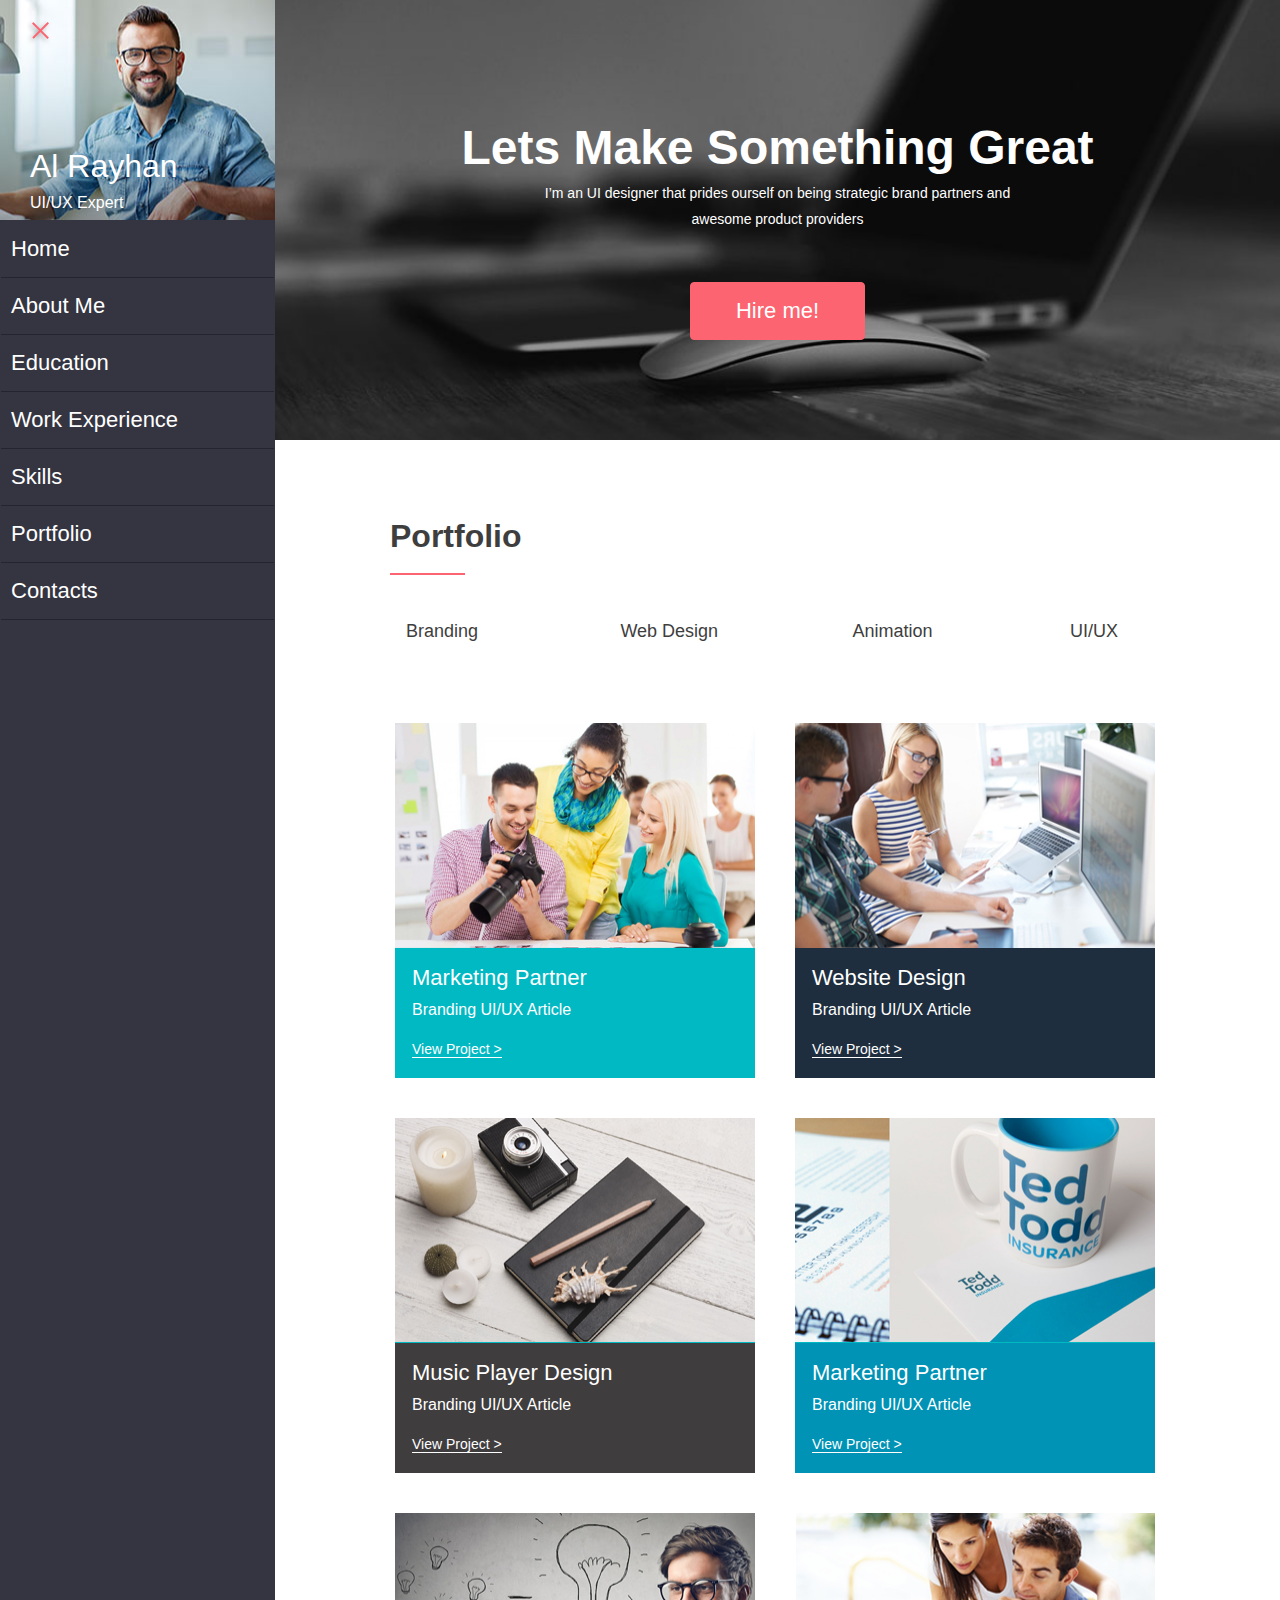
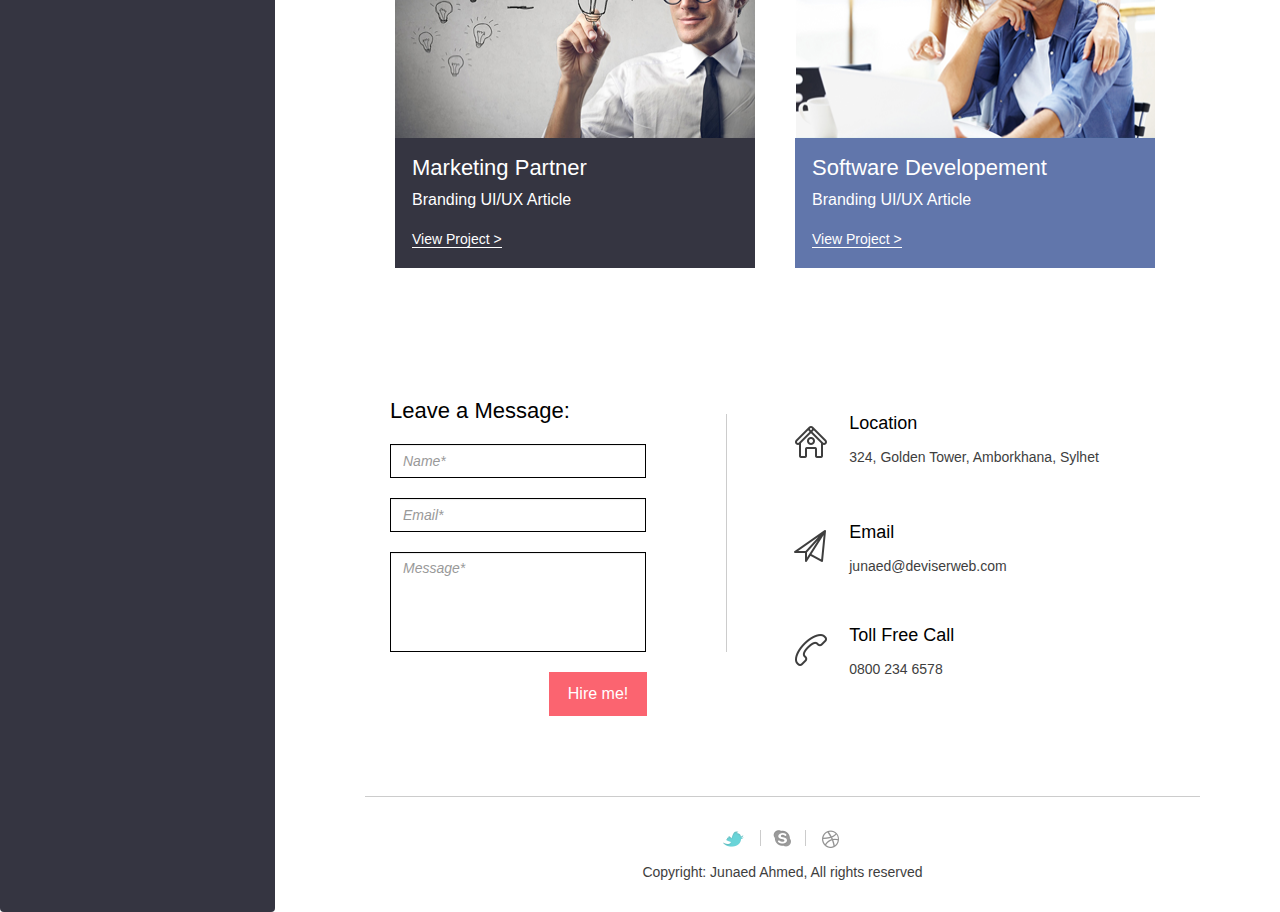
==== commit 2e6bd4f6: "HB:" ====
--- a/portfolio.html
+++ b/portfolio.html
@@ -25,26 +25,26 @@
 
         <!-- Sidebar -->
         <div id="sidebar-wrapper">
-            <ul class="sidebar-nav">
+            <div class="sidebar-nav">
                 <div class="profile">
-                    <div id="portrait" alt="Portrait">
+                    <div id="portrait">
                       <a href="#menu-toggle" id="menu-toggle"><img src='images/Close.png' class="btn-close" height="40" width="40" alt="Close"></a>
                       <div>
                         <h2>Al Rayhan</h2>
                         <p>UI/UX Expert</p>
                       </div>
                     </div> 
-                    <ul class="nav nav-pills nav-stacked navbar sidenav">
-                      <li><a href="index.html">Home</a></li>
-                      <li><a href="#about-me">About Me</a></li>
-                      <li><a href="#education">Education</a></li>
-                      <li><a href="#work-ex">Work Experience</a></li>
-                      <li><a href="#my-skills">Skills</a></li>
-                      <li><a href="portfolio.html">Portfolio</a></li>
-                      <li><a href="#message">Contacts</a></li>
-                    </ul><br>
+                    <nav class="nav nav-pills nav-stacked navbar sidenav">
+                      <div><a href="index.html">Home</a></div>
+                      <div><a href="#about-me">About Me</a></div>
+                      <div><a href="#education">Education</a></div>
+                      <div><a href="#work-ex">Work Experience</a></div>
+                      <div><a href="#my-skills">Skills</a></div>
+                      <div><a href="portfolio.html">Portfolio</a></div>
+                      <div><a href="#message">Contacts</a></div>
+                    </nav><br>
                 </div>
-            </ul>
+            </div>
         </div>
         <!-- /#sidebar-wrapper -->
 
@@ -118,7 +118,7 @@
 
 
                     <footer >
-                        <div id="message">
+                        <div class="message">
                             <h4>Leave a Message:</h4>
                             <div>
                                 <input type="text" class="form-control" placeholder="Name*">
@@ -129,21 +129,21 @@
                         </div>
                         <ul>
                             <li>
-                                <img src="images/Home.png">
+                                <img src="images/Home.png" alt="img">
                                 <div>
                                     <h4>Location</h4>
                                     <p>324, Golden Tower, Amborkhana, Sylhet</p>
                                 </div>
                             </li>
                             <li>
-                                <img src="images/Mail.png">
+                                <img src="images/Mail.png" alt="img">
                                 <div>
                                     <h4>Email</h4>
                                     <p>junaed@deviserweb.com</p>
                                 </div>
                             </li>
                             <li>
-                                <img src="images/Phone.png">
+                                <img src="images/Phone.png" alt="img">
                                 <div>
                                     <h4>Toll Free Call</h4>
                                     <p>0800 234 6578</p>
@@ -151,9 +151,9 @@
                             </li>
                         </ul>
                         <div>
-                            <a href="#"><img src="images/Twitter.png"></a>
-                            <a href="#"><img src="images/Skype.png"></a>
-                            <a href="#"><img src="images/Dribbble-3.png"></a>
+                            <a href="#"><img src="images/Twitter.png" alt="Social"></a>
+                            <a href="#"><img src="images/Skype.png" alt="Social"></a>
+                            <a href="#"><img src="images/Dribbble-3.png" alt="Social"></a>
                             <p>Copyright: Junaed Ahmed, All rights reserved</p>
                         </div>
                     </footer>
--- a/css/style.css
+++ b/css/style.css
@@ -131,10 +131,12 @@
     min-height: 1px;
     float: left;
 }
-.nav > li > a {
-    color: #fff;
+.nav > div {
     border-bottom: 1px solid #242431;
     padding: 15px 10px;
+}
+.nav > div > a {
+    color: #fff;
     font: 500 22px 'Raleway', sans-serif;
 }
 
@@ -199,13 +201,13 @@
 footer{
     padding-top: 80px;
 }
-#message{
+.message{
     width: 45%;
     float: left;
     position: relative;
     padding-bottom: 80px;
 } 
-footer #message div:nth-child(2){
+footer .message div:nth-child(2){
     border-right: 1px solid #cccccc;        
     padding: 30px 80px 0px 115px; 
 }
@@ -221,7 +223,7 @@
     border-color: black;
     font: italic 500 14px 'Raleway', sans-serif;
 }
-#message input:nth-last-child(1){
+.message input:nth-last-child(1){
     height: 100px;
     padding-bottom: 74px;
 }
@@ -230,7 +232,7 @@
     font: 500 16px 'Raleway', sans-serif;
     margin-top: 0;
 }
-#message div:nth-child(3) {
+.message div:nth-child(3) {
     text-align: right;
     margin-right: 80px;
 }
@@ -477,13 +479,16 @@
     display:block;
     clear: both;
 }
-#my-skills li a{
-    text-decoration: none;
+#my-skills li input{
+    text-align: center;
+    width: 40px;
+    border: none;
+    background-color: #1d1d24;
     color: #fff;
     font-size: 14px;
     position: absolute;
     top: 45px;
-    left: 285px;
+    left: 280px;
 }
 #my-skills .bar{
     width: 265px;
@@ -493,23 +498,16 @@
     top:0;
     left:0;
 }
-#my-skills .bar-percent{
-    width: 90%;
-    height: 100%;
-    background-color: #fb6470;
-}
-#my-skills .bar-ball{
+#my-skills > ul > li.project > div > div {
+    background: #fb6470;
+}
+#my-skills > ul > li.project > div > span {
     width: 20px;
     height: 20px;
     background-color: #fb6470;
     position: absolute;
     top:-8px;
-    left:-webkit-calc(90% - 10px);
-    left:-moz-calc(90% - 10px);
-    left:-o-calc(90% - 10px);
-    left:-ms-calc(90% - 10px);
-    left:calc(90% - 10px);
-    border-radius: 50%;
+    border-radius: 50%; 
 }
 /* END HOME PAGE */
 
@@ -611,7 +609,7 @@
     color: #333333;
     padding: 0 90px 10px 115px;
 }
-div#single-portfolio img#img-title{
+div#single-portfolio div#img-title{
     background: #333333;
     height: 450px;
     width: 100%;
@@ -662,7 +660,7 @@
     font: 500 16px 'Raleway', sans-serif;
     margin-top: 25px;
 }
-div#single-portfolio #message {
+div#single-portfolio .message {
     padding: 25px 20px 80px 0;
 }
 #submit-btn{
